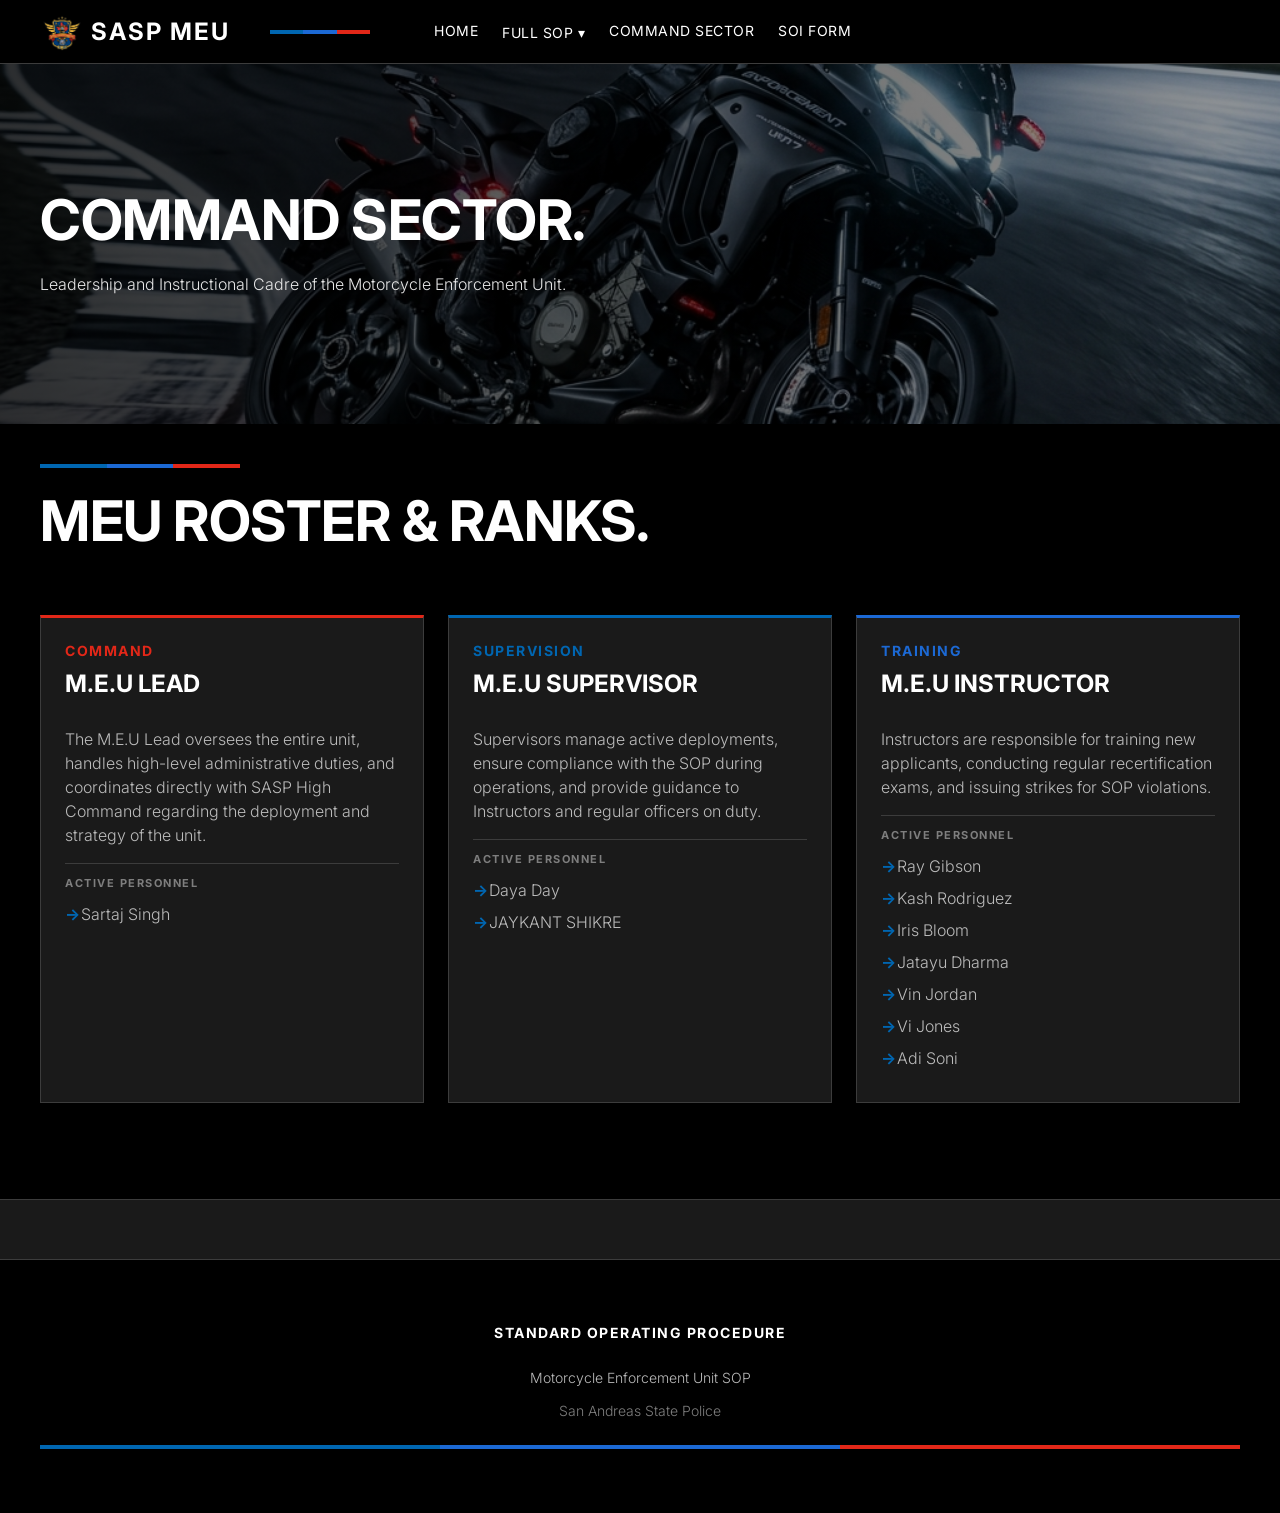
==== command.html @ b95643a9 "Add files via upload" ====
<!DOCTYPE html>
<html lang="en">
<head>
    <meta charset="UTF-8">
    <meta name="viewport" content="width=device-width, initial-scale=1.0">
    <title>SASP MEU | Command Sector</title>
    <link rel="stylesheet" href="style.css">
</head>
<body>
    <div class="preloader-overlay">
        <img src="assets/bmw_gs_silhouette.png" class="preloader-bike" alt="MEU Bike">
    </div>

    <nav class="top-nav">
        <div class="nav-brand">
            <a href="index.html" style="text-decoration: none; color: inherit; display: flex; align-items: center; gap: 8px;">
                <img src="assets/logo.png" alt="MEU Logo" class="meu-logo-img" onerror="this.style.display='none'">
                <span class="meu-logo" style="margin: 0;">SASP MEU</span>
            </a>
            <div class="divider-container" style="margin-left: 24px;">
                <div class="m-stripe-divider">
                    <div class="m-stripe-segment stripe-light"></div>
                    <div class="m-stripe-segment stripe-dark"></div>
                    <div class="m-stripe-segment stripe-red"></div>
                </div>
            </div>
        </div>
        <div class="nav-links">
            <a href="index.html" class="nav-link">Home</a>
            <div class="nav-dropdown">
                <a href="sop.html" class="nav-link">Full SOP ▾</a>
                <div class="dropdown-content">
                    <a href="sop.html#pursuits" class="nav-link-dropdown">Pursuits</a>
                    <a href="sop.html#accountability" class="nav-link-dropdown">Accountability</a>
                </div>
            </div>
            <a href="command.html" class="nav-link">Command Sector</a>
            <a href="soi.html" class="nav-link">SOI Form</a>
        </div>
    </nav>

    <div class="hero-photo-band" style="background-image: url('assets/meu_hero_bike_1777441235465.png'); min-height: 40vh;">
        <div class="hero-content">
            <h1 class="display-xl" style="font-size: 56px;">Command Sector.</h1>
            <p class="body-md">Leadership and Instructional Cadre of the Motorcycle Enforcement Unit.</p>
        </div>
    </div>

    <section class="section-container" style="padding-top: var(--spacing-xl);">
        <div class="section-header">
            <div class="m-stripe-divider" style="max-width: 200px; margin-bottom: var(--spacing-lg);">
                <div class="m-stripe-segment stripe-light"></div>
                <div class="m-stripe-segment stripe-dark"></div>
                <div class="m-stripe-segment stripe-red"></div>
            </div>
            <h2 class="display-lg">MEU Roster & Ranks.</h2>
        </div>
        
        <div class="grid-3up">
            <div class="feature-photo-card" style="border-top: 3px solid var(--m-red);">
                <div class="label-uppercase" style="color: var(--m-red);">Command</div>
                <h3 class="title-lg">M.E.U Lead</h3>
                <p class="body-md" style="margin-top: var(--spacing-sm);">The M.E.U Lead oversees the entire unit, handles high-level administrative duties, and coordinates directly with SASP High Command regarding the deployment and strategy of the unit.</p>
                
                <div style="margin-top: var(--spacing-md); padding-top: var(--spacing-sm); border-top: 1px solid var(--hairline);">
                    <div class="label-uppercase" style="color: var(--muted); margin-bottom: var(--spacing-xs); font-size: 11px;">Active Personnel</div>
                    <ul class="feature-list body-md">
                        <li>Sartaj Singh</li>
                    </ul>
                </div>
            </div>
            
            <div class="feature-photo-card" style="border-top: 3px solid var(--m-blue-light);">
                <div class="label-uppercase" style="color: var(--m-blue-light);">Supervision</div>
                <h3 class="title-lg">M.E.U Supervisor</h3>
                <p class="body-md" style="margin-top: var(--spacing-sm);">Supervisors manage active deployments, ensure compliance with the SOP during operations, and provide guidance to Instructors and regular officers on duty.</p>

                <div style="margin-top: var(--spacing-md); padding-top: var(--spacing-sm); border-top: 1px solid var(--hairline);">
                    <div class="label-uppercase" style="color: var(--muted); margin-bottom: var(--spacing-xs); font-size: 11px;">Active Personnel</div>
                    <ul class="feature-list body-md">
                        <li>Daya Day</li>
                        <li>JAYKANT SHIKRE</li>
                    </ul>
                </div>
            </div>
            
            <div class="feature-photo-card" style="border-top: 3px solid var(--m-blue-dark);">
                <div class="label-uppercase" style="color: var(--m-blue-dark);">Training</div>
                <h3 class="title-lg">M.E.U Instructor</h3>
                <p class="body-md" style="margin-top: var(--spacing-sm);">Instructors are responsible for training new applicants, conducting regular recertification exams, and issuing strikes for SOP violations.</p>

                <div style="margin-top: var(--spacing-md); padding-top: var(--spacing-sm); border-top: 1px solid var(--hairline);">
                    <div class="label-uppercase" style="color: var(--muted); margin-bottom: var(--spacing-xs); font-size: 11px;">Active Personnel</div>
                    <ul class="feature-list body-md">
                        <li>Ray Gibson</li>
                        <li>Kash Rodriguez</li>
                        <li>Iris Bloom</li>
                        <li>Jatayu Dharma</li>
                        <li>Vin Jordan</li>
                        <li>Vi Jones</li>
                        <li>Adi Soni</li>
                    </ul>
                </div>
            </div>
        </div>
    </section>

    <div class="footer-animation-container">
        <img src="assets/bmw_gs_silhouette.png" class="footer-bike" alt="MEU Patrol Loop">
    </div>
    <footer class="footer">
        <div class="footer-col">
            <h4 class="label-uppercase">Standard Operating Procedure</h4>
            <a href="sop.html" class="footer-link body-sm">Motorcycle Enforcement Unit SOP</a>
            <p class="body-sm" style="color: var(--muted); margin-top: var(--spacing-sm);">San Andreas State Police</p>
            <div class="m-stripe-divider" style="margin-top: var(--spacing-lg);">
                <div class="m-stripe-segment stripe-light"></div>
                <div class="m-stripe-segment stripe-dark"></div>
                <div class="m-stripe-segment stripe-red"></div>
            </div>
        </div>
    </footer>
</body>
</html>
---- style.css ----
@import url('https://fonts.googleapis.com/css2?family=Inter:wght@300;400;700&display=swap');

:root {
  /* Colors */
  --primary: #ffffff;
  --ink: #ffffff;
  --body: #bbbbbb;
  --body-strong: #e6e6e6;
  --muted: #7e7e7e;
  --hairline: #3c3c3c;
  --hairline-strong: #262626;
  --canvas: #000000;
  --surface-card: #1a1a1a;
  --surface-elevated: #262626;
  --surface-soft: #0d0d0d;
  --on-primary: #000000;
  --on-dark: #ffffff;
  --m-blue-light: #0066b1;
  --m-blue-dark: #1c69d4;
  --m-red: #e22718;

  /* Spacing */
  --spacing-xxs: 4px;
  --spacing-xs: 8px;
  --spacing-sm: 12px;
  --spacing-md: 16px;
  --spacing-lg: 24px;
  --spacing-xl: 40px;
  --spacing-xxl: 64px;
  --spacing-section: 96px;

  /* Typography */
  --font-display: "Inter", sans-serif;
  --font-body: "Inter", sans-serif;
}

* {
  box-sizing: border-box;
  margin: 0;
  padding: 0;
}

body {
  background-color: var(--canvas);
  color: var(--body);
  font-family: var(--font-body);
  -webkit-font-smoothing: antialiased;
  line-height: 1.5;
}

h1, h2, h3, h4, h5, h6 {
  color: var(--ink);
  font-family: var(--font-display);
  font-weight: 700;
  text-transform: uppercase;
  margin: 0;
}

a {
  color: inherit;
  text-decoration: none;
}

/* Typography Classes */
.display-xl { font-size: 80px; font-weight: 700; line-height: 1; letter-spacing: -0.5px; text-transform: uppercase; }
.display-lg { font-size: 56px; font-weight: 700; line-height: 1.05; letter-spacing: -0.5px; text-transform: uppercase; }
.display-md { font-size: 40px; font-weight: 700; line-height: 1.1; letter-spacing: -0.5px; }
.display-sm { font-size: 32px; font-weight: 700; line-height: 1.15; letter-spacing: -0.5px; }
.title-lg { font-size: 24px; font-weight: 700; line-height: 1.3; }
.title-md { font-size: 20px; font-weight: 400; line-height: 1.4; color: var(--body-strong); }
.title-sm { font-size: 18px; font-weight: 400; line-height: 1.4; }
.label-uppercase { font-size: 14px; font-weight: 700; line-height: 1.3; letter-spacing: 1.5px; text-transform: uppercase; color: var(--body); }
.body-md { font-size: 16px; font-weight: 300; line-height: 1.5; color: var(--body); }
.body-sm { font-size: 14px; font-weight: 300; line-height: 1.5; color: var(--body); }

/* Components */
.top-nav {
  background-color: var(--canvas);
  color: var(--on-dark);
  height: 64px;
  display: flex;
  align-items: center;
  padding: 0 var(--spacing-xl);
  border-bottom: 1px solid var(--hairline);
  position: sticky;
  top: 0;
  z-index: 100;
}

.nav-brand {
  display: flex;
  align-items: center;
  gap: var(--spacing-md);
  margin-right: var(--spacing-xxl);
}

.meu-logo {
  font-family: var(--font-display);
  font-weight: 700;
  font-size: 24px;
  letter-spacing: 2px;
  color: var(--primary);
  display: flex;
  align-items: center;
  gap: 8px;
}

.meu-logo-img {
  height: 40px;
  width: auto;
  object-fit: contain;
}

.m-stripe-divider {
  display: flex;
  height: 4px;
  width: 100%;
}
.m-stripe-segment { flex: 1; }
.stripe-light { background-color: var(--m-blue-light); }
.stripe-dark { background-color: var(--m-blue-dark); }
.stripe-red { background-color: var(--m-red); }

.nav-links {
  display: flex;
  gap: var(--spacing-lg);
}

.nav-link {
  font-size: 14px;
  font-weight: 400;
  letter-spacing: 0.5px;
  color: var(--on-dark);
  text-transform: uppercase;
}

.nav-dropdown {
  position: relative;
  display: inline-block;
}

.dropdown-content {
  display: none;
  position: absolute;
  background-color: var(--surface-card);
  min-width: 180px;
  box-shadow: 0px 8px 16px 0px rgba(0,0,0,0.5);
  z-index: 200;
  top: 100%;
  left: 0;
  border: 1px solid var(--hairline);
  padding: var(--spacing-xs) 0;
}

.nav-dropdown:hover .dropdown-content {
  display: block;
}

.nav-link-dropdown {
  font-size: 13px;
  font-weight: 400;
  letter-spacing: 0.5px;
  color: var(--on-dark);
  text-transform: uppercase;
  display: block;
  padding: 12px 16px;
  transition: background-color 0.2s;
}

.nav-link-dropdown:hover {
  background-color: var(--surface-elevated);
}

.hero-photo-band {
  background-color: var(--canvas);
  color: var(--on-dark);
  padding: var(--spacing-xxl) var(--spacing-xl);
  min-height: 80vh;
  display: flex;
  flex-direction: column;
  justify-content: center;
  background-size: cover;
  background-position: center;
  position: relative;
}

.hero-photo-band::before {
  content: '';
  position: absolute;
  top: 0; left: 0; right: 0; bottom: 0;
  background: linear-gradient(90deg, rgba(0,0,0,0.8) 0%, rgba(0,0,0,0.4) 100%);
  z-index: 1;
}

.hero-content {
  position: relative;
  z-index: 2;
  max-width: 800px;
}

.hero-content .body-md {
  margin-top: var(--spacing-lg);
  max-width: 600px;
  color: var(--body-strong);
}

.button-primary {
  background-color: var(--canvas);
  color: var(--on-dark);
  font-family: var(--font-display);
  font-size: 14px;
  font-weight: 700;
  letter-spacing: 1.5px;
  text-transform: uppercase;
  border: 1px solid var(--primary);
  border-radius: 0;
  padding: 16px 32px;
  height: 48px;
  cursor: pointer;
  display: inline-flex;
  align-items: center;
  justify-content: center;
  transition: background-color 0.2s, color 0.2s;
  margin-top: var(--spacing-xl);
}

.button-primary:hover {
  background-color: var(--primary);
  color: var(--on-primary);
}

.button-primary-outline {
  background-color: transparent;
  color: var(--on-dark);
  font-family: var(--font-display);
  font-size: 14px;
  font-weight: 700;
  letter-spacing: 1.5px;
  text-transform: uppercase;
  border: 1px solid var(--primary);
  border-radius: 0;
  padding: 16px 32px;
  height: 48px;
  cursor: pointer;
  display: inline-flex;
  align-items: center;
  justify-content: center;
  transition: background-color 0.2s, color 0.2s;
}

.button-primary-outline:hover {
  background-color: var(--primary);
  color: var(--on-primary);
}

/* Sections */
.section-container {
  padding: var(--spacing-section) var(--spacing-xl);
  max-width: 1440px;
  margin: 0 auto;
}

.section-header {
  margin-bottom: var(--spacing-xxl);
}

/* Grids */
.grid-3up {
  display: grid;
  grid-template-columns: repeat(3, 1fr);
  gap: var(--spacing-lg);
}

/* Lists */
.feature-list {
  list-style: none;
  margin-top: var(--spacing-sm);
}

.feature-list li {
  margin-bottom: var(--spacing-xs);
  padding-left: var(--spacing-md);
  position: relative;
}

.feature-list li::before {
  content: '→';
  position: absolute;
  left: 0;
  color: var(--m-blue-light);
  font-weight: bold;
}

/* Cards */
.feature-photo-card {
  background-color: var(--surface-card);
  color: var(--on-dark);
  border-radius: 0;
  padding: var(--spacing-lg);
  border: 1px solid var(--hairline);
  display: flex;
  flex-direction: column;
}

.feature-photo-card img {
  width: calc(100% + 48px);
  margin: -24px -24px 24px -24px;
  aspect-ratio: 16/9;
  object-fit: cover;
}

.feature-photo-card .label-uppercase {
  margin-bottom: var(--spacing-xs);
}

.feature-photo-card .title-lg {
  margin-bottom: var(--spacing-md);
}

.model-card {
  background-color: var(--canvas);
  color: var(--on-dark);
  border-radius: var(--radius-sm);
}

/* ---- Preloader Animation ---- */
.preloader-overlay {
  position: fixed;
  top: 0; left: 0;
  width: 100vw; height: 100vh;
  background-color: var(--canvas);
  z-index: 9999;
  display: flex;
  align-items: center;
  justify-content: center;
  animation: preloaderFadeOut 0.5s ease-in-out 1.2s forwards;
  pointer-events: none;
}

.preloader-bike {
  height: 150px;
  filter: invert(1);
  mix-blend-mode: screen;
  transform: translateX(-150vw);
  animation: preloaderDrive 1.2s cubic-bezier(0.4, 0, 0.2, 1) forwards;
}

@keyframes preloaderDrive {
  0% { transform: translateX(-150vw) rotate(-5deg); }
  50% { transform: translateX(0) rotate(0deg); }
  100% { transform: translateX(150vw) rotate(5deg); }
}

@keyframes preloaderFadeOut {
  0% { opacity: 1; }
  100% { opacity: 0; visibility: hidden; }
}

/* ---- Footer Loop Animation ---- */
.footer-animation-container {
  width: 100%;
  height: 60px;
  background-color: var(--surface-card);
  border-top: 1px solid var(--hairline);
  position: relative;
  overflow: hidden;
  display: flex;
  align-items: center;
}

.footer-bike {
  height: 40px;
  position: absolute;
  left: -100px;
  filter: invert(1);
  mix-blend-mode: screen;
  opacity: 0.5;
  animation: footerDriveLoop 10s linear infinite;
}

@keyframes footerDriveLoop {
  0% { transform: translateX(0); }
  15% { transform: translateX(110vw); }
  100% { transform: translateX(110vw); }
}

.model-card img {
  width: 100%;
  aspect-ratio: 16/10;
  object-fit: cover;
  margin-bottom: var(--spacing-lg);
}

.text-link {
  background-color: transparent;
  color: var(--on-dark);
  font-family: var(--font-display);
  font-size: 14px;
  font-weight: 700;
  letter-spacing: 1.5px;
  text-transform: uppercase;
  display: inline-flex;
  align-items: center;
  gap: 8px;
  margin-top: var(--spacing-lg);
}

.text-link::after {
  content: '→';
  font-size: 18px;
}

/* Spec Cells */
.spec-grid {
  display: grid;
  grid-template-columns: repeat(4, 1fr);
  gap: 1px;
  background-color: var(--hairline);
  border: 1px solid var(--hairline);
}

.spec-cell {
  background-color: var(--surface-soft);
  color: var(--on-dark);
  padding: var(--spacing-xl);
  display: flex;
  flex-direction: column;
}

.spec-cell .display-sm {
  margin-bottom: var(--spacing-xs);
}

/* Forms */
.text-input {
  background-color: var(--surface-card);
  color: var(--on-dark);
  font-family: var(--font-body);
  font-size: 16px;
  font-weight: 300;
  border-radius: 0;
  padding: 12px 16px;
  height: 48px;
  border: 1px solid var(--hairline);
  outline: none;
  width: 100%;
  transition: border-color 0.2s;
}

.text-input:focus {
  border-color: var(--primary);
}

.text-input::placeholder {
  color: var(--muted);
}

/* Footer */
.footer {
  background-color: var(--canvas);
  padding: var(--spacing-xxl) var(--spacing-xl);
  border-top: 1px solid var(--hairline);
  display: grid;
  grid-template-columns: 1fr;
  gap: var(--spacing-lg);
  text-align: center;
}

.footer-col h4 {
  margin-bottom: var(--spacing-lg);
  color: var(--on-dark);
}

.footer-link {
  display: block;
  color: var(--body);
  margin-bottom: var(--spacing-sm);
  transition: color 0.2s;
}

.footer-link:hover {
  color: var(--on-dark);
}

.divider-container {
  width: 100px;
}

.footer .m-stripe-divider {
  margin-left: auto;
  margin-right: auto;
}

/* Media Queries */
@media (max-width: 1024px) {
  .grid-3up {
    grid-template-columns: repeat(2, 1fr);
  }
  .spec-grid {
    grid-template-columns: repeat(2, 1fr);
  }
}

@media (max-width: 768px) {
  .display-xl { font-size: 48px; }
  .grid-3up {
    grid-template-columns: 1fr;
  }
  .spec-grid {
    grid-template-columns: 1fr;
  }
  .footer {
    grid-template-columns: 1fr;
  }
  .nav-links {
    display: none;
  }
}
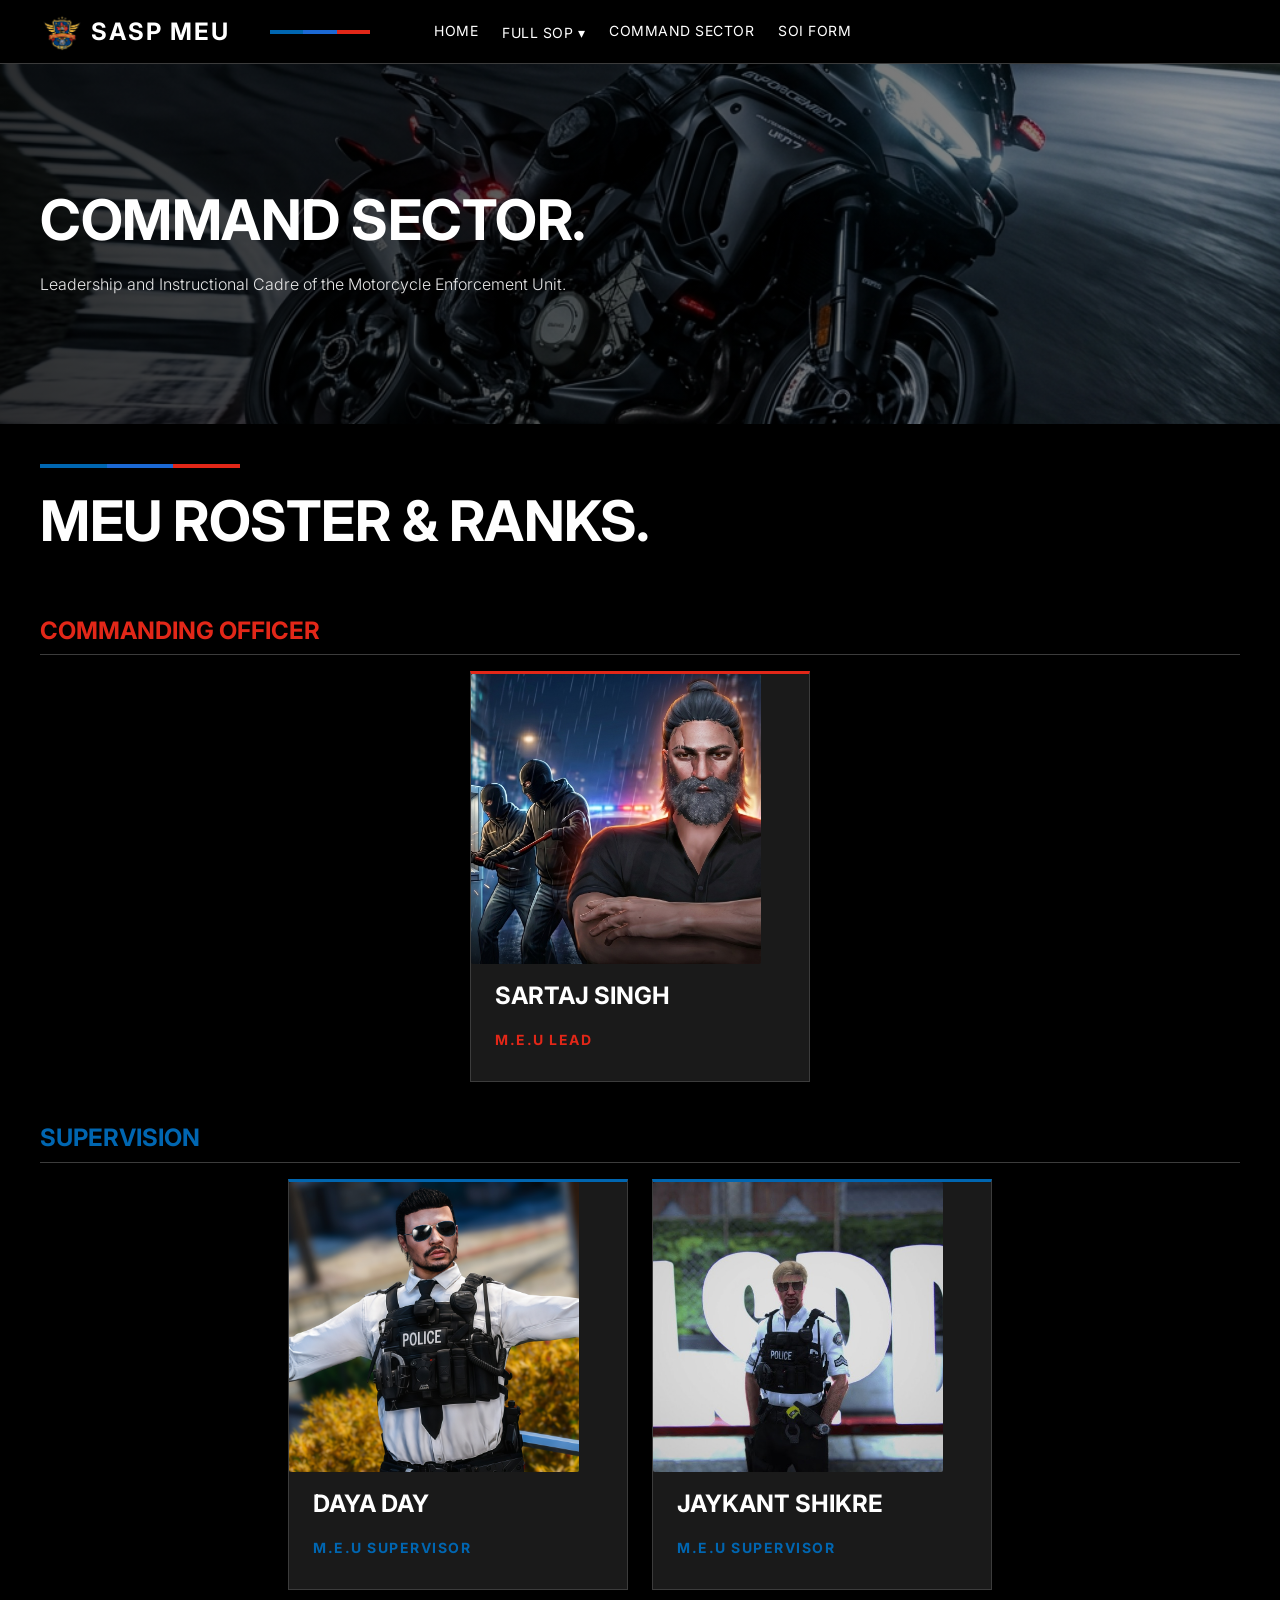
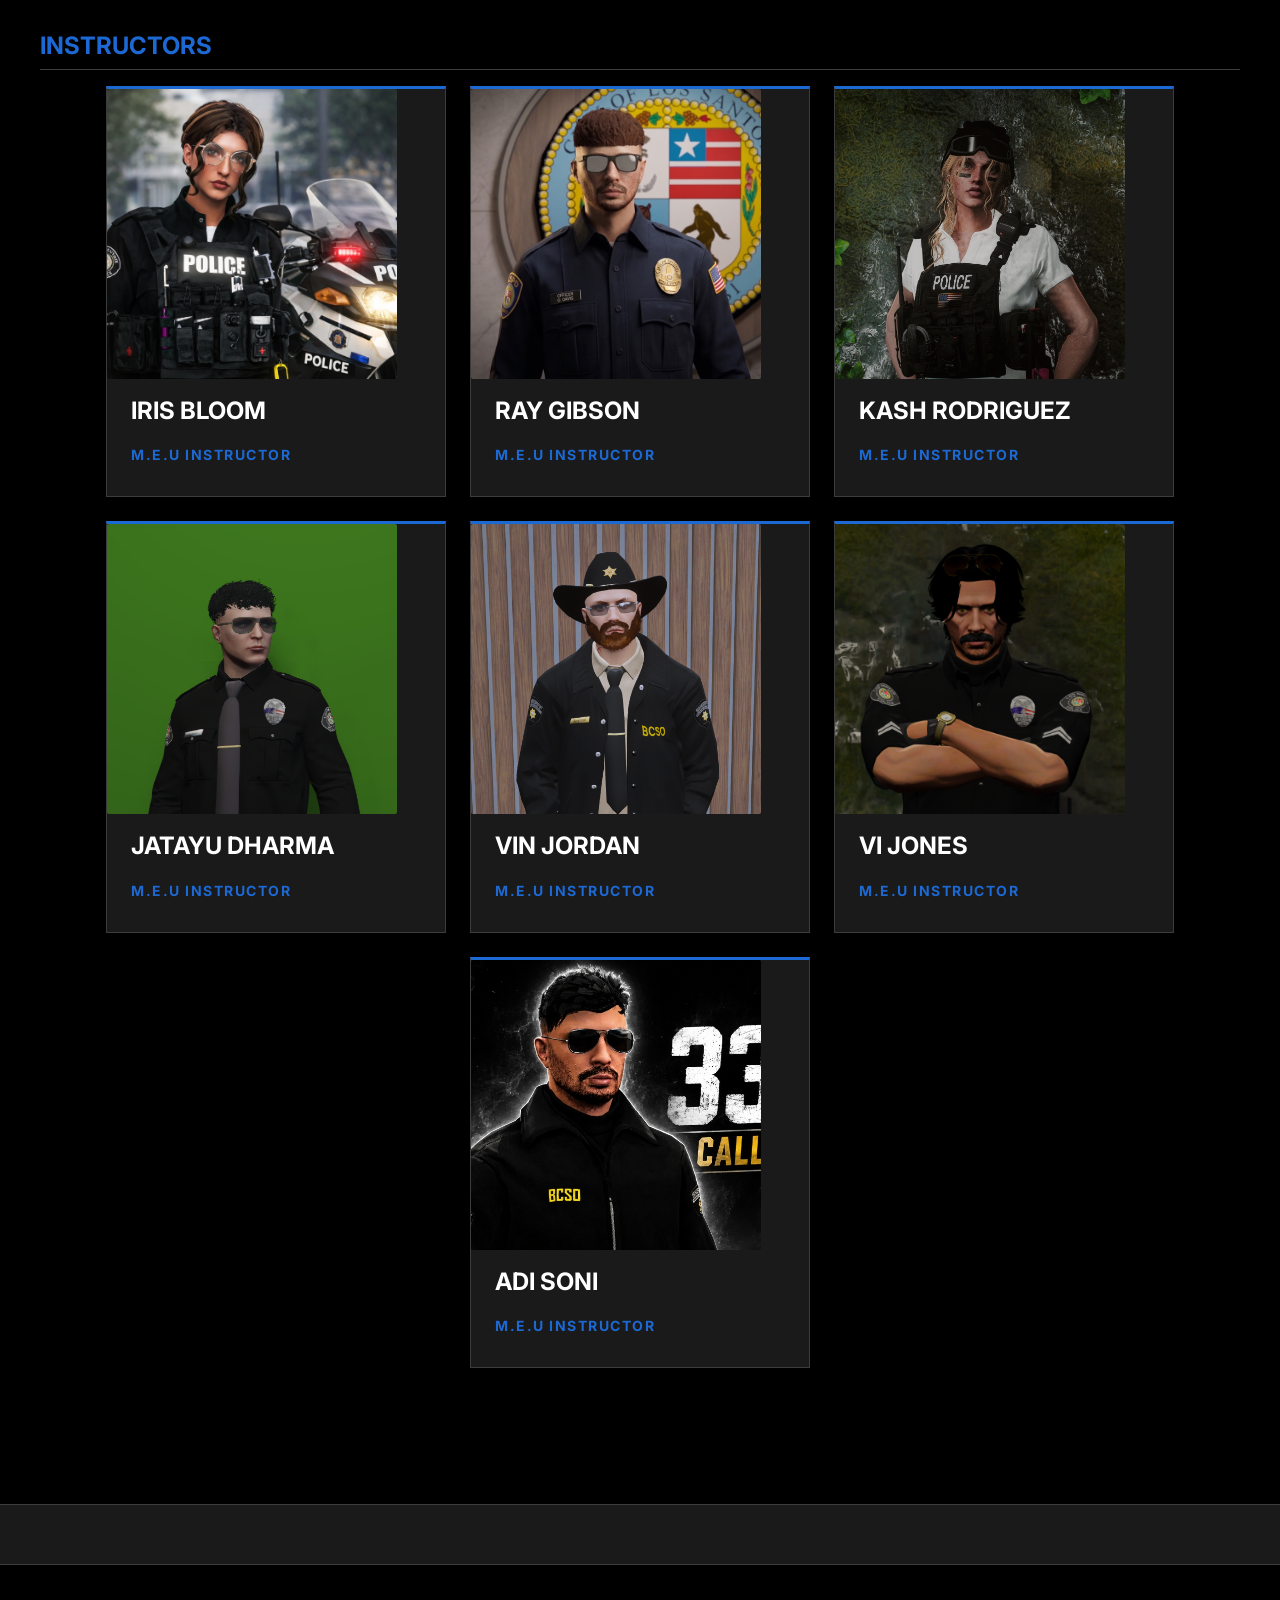
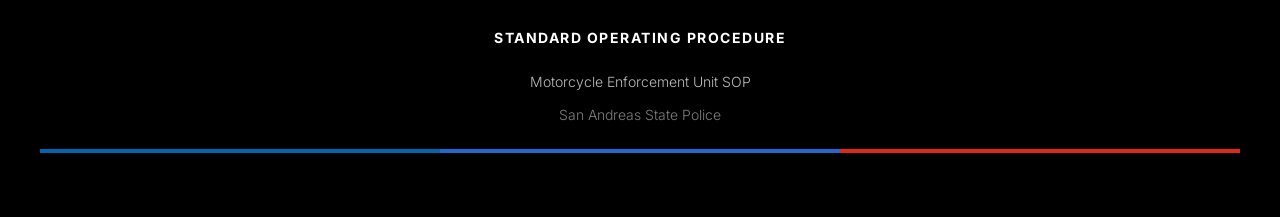
==== commit 86958d98: "Add files via upload" ====
--- a/command.html
+++ b/command.html
@@ -4,7 +4,21 @@
     <meta charset="UTF-8">
     <meta name="viewport" content="width=device-width, initial-scale=1.0">
     <title>SASP MEU | Command Sector</title>
+    <link href="https://fonts.googleapis.com/css2?family=Inter:wght@400;500;600;700&display=swap" rel="stylesheet">
     <link rel="stylesheet" href="style.css">
+    <style>
+        .roster-grid {
+            display: flex;
+            flex-wrap: wrap;
+            justify-content: center;
+            gap: var(--spacing-lg);
+        }
+        .roster-grid > .feature-photo-card {
+            width: 340px;
+            max-width: 100%;
+            flex: 0 0 auto;
+        }
+    </style>
 </head>
 <body>
     <div class="preloader-overlay">
@@ -56,50 +70,70 @@
             <h2 class="display-lg">MEU Roster & Ranks.</h2>
         </div>
         
-        <div class="grid-3up">
-            <div class="feature-photo-card" style="border-top: 3px solid var(--m-red);">
-                <div class="label-uppercase" style="color: var(--m-red);">Command</div>
-                <h3 class="title-lg">M.E.U Lead</h3>
-                <p class="body-md" style="margin-top: var(--spacing-sm);">The M.E.U Lead oversees the entire unit, handles high-level administrative duties, and coordinates directly with SASP High Command regarding the deployment and strategy of the unit.</p>
-                
-                <div style="margin-top: var(--spacing-md); padding-top: var(--spacing-sm); border-top: 1px solid var(--hairline);">
-                    <div class="label-uppercase" style="color: var(--muted); margin-bottom: var(--spacing-xs); font-size: 11px;">Active Personnel</div>
-                    <ul class="feature-list body-md">
-                        <li>Sartaj Singh</li>
-                    </ul>
+        <div style="margin-bottom: var(--spacing-xl);">
+            <h3 class="title-lg" style="margin-bottom: var(--spacing-md); color: var(--m-red); border-bottom: 1px solid var(--hairline); padding-bottom: 8px;">Commanding Officer</h3>
+            <div class="roster-grid">
+                <div class="feature-photo-card" style="border-top: 3px solid var(--m-red);">
+                    <img src="assets/sartaj.jpg" alt="Sartaj Singh" style="width: 100%; aspect-ratio: 1/1; object-fit: cover; object-position: top; margin-bottom: var(--spacing-md); border-radius: 2px;">
+                    <h3 class="title-lg">Sartaj Singh</h3>
+                    <div class="label-uppercase" style="color: var(--m-red); margin-top: 4px;">M.E.U Lead</div>
                 </div>
             </div>
-            
-            <div class="feature-photo-card" style="border-top: 3px solid var(--m-blue-light);">
-                <div class="label-uppercase" style="color: var(--m-blue-light);">Supervision</div>
-                <h3 class="title-lg">M.E.U Supervisor</h3>
-                <p class="body-md" style="margin-top: var(--spacing-sm);">Supervisors manage active deployments, ensure compliance with the SOP during operations, and provide guidance to Instructors and regular officers on duty.</p>
+        </div>
 
-                <div style="margin-top: var(--spacing-md); padding-top: var(--spacing-sm); border-top: 1px solid var(--hairline);">
-                    <div class="label-uppercase" style="color: var(--muted); margin-bottom: var(--spacing-xs); font-size: 11px;">Active Personnel</div>
-                    <ul class="feature-list body-md">
-                        <li>Daya Day</li>
-                        <li>JAYKANT SHIKRE</li>
-                    </ul>
+        <div style="margin-bottom: var(--spacing-xl);">
+            <h3 class="title-lg" style="margin-bottom: var(--spacing-md); color: var(--m-blue-light); border-bottom: 1px solid var(--hairline); padding-bottom: 8px;">Supervision</h3>
+            <div class="roster-grid">
+                <div class="feature-photo-card" style="border-top: 3px solid var(--m-blue-light);">
+                    <img src="assets/daya.png" alt="Daya Day" style="width: 100%; aspect-ratio: 1/1; object-fit: cover; object-position: top; margin-bottom: var(--spacing-md); border-radius: 2px;">
+                    <h3 class="title-lg">Daya Day</h3>
+                    <div class="label-uppercase" style="color: var(--m-blue-light); margin-top: 4px;">M.E.U Supervisor</div>
+                </div>
+                <div class="feature-photo-card" style="border-top: 3px solid var(--m-blue-light);">
+                    <img src="assets/jaykant.jpg" alt="Jaykant Shikre" style="width: 100%; aspect-ratio: 1/1; object-fit: cover; object-position: top; margin-bottom: var(--spacing-md); border-radius: 2px;">
+                    <h3 class="title-lg">JAYKANT SHIKRE</h3>
+                    <div class="label-uppercase" style="color: var(--m-blue-light); margin-top: 4px;">M.E.U Supervisor</div>
                 </div>
             </div>
-            
-            <div class="feature-photo-card" style="border-top: 3px solid var(--m-blue-dark);">
-                <div class="label-uppercase" style="color: var(--m-blue-dark);">Training</div>
-                <h3 class="title-lg">M.E.U Instructor</h3>
-                <p class="body-md" style="margin-top: var(--spacing-sm);">Instructors are responsible for training new applicants, conducting regular recertification exams, and issuing strikes for SOP violations.</p>
+        </div>
 
-                <div style="margin-top: var(--spacing-md); padding-top: var(--spacing-sm); border-top: 1px solid var(--hairline);">
-                    <div class="label-uppercase" style="color: var(--muted); margin-bottom: var(--spacing-xs); font-size: 11px;">Active Personnel</div>
-                    <ul class="feature-list body-md">
-                        <li>Ray Gibson</li>
-                        <li>Kash Rodriguez</li>
-                        <li>Iris Bloom</li>
-                        <li>Jatayu Dharma</li>
-                        <li>Vin Jordan</li>
-                        <li>Vi Jones</li>
-                        <li>Adi Soni</li>
-                    </ul>
+        <div style="margin-bottom: var(--spacing-xl);">
+            <h3 class="title-lg" style="margin-bottom: var(--spacing-md); color: var(--m-blue-dark); border-bottom: 1px solid var(--hairline); padding-bottom: 8px;">Instructors</h3>
+            <div class="roster-grid">
+                <div class="feature-photo-card" style="border-top: 3px solid var(--m-blue-dark);">
+                    <img src="assets/image3.jpg" alt="Iris Bloom" style="width: 100%; aspect-ratio: 1/1; object-fit: cover; object-position: top; margin-bottom: var(--spacing-md); border-radius: 2px;">
+                    <h3 class="title-lg">Iris Bloom</h3>
+                    <div class="label-uppercase" style="color: var(--m-blue-dark); margin-top: 4px;">M.E.U Instructor</div>
+                </div>
+                <div class="feature-photo-card" style="border-top: 3px solid var(--m-blue-dark);">
+                    <img src="assets/image4.jpg" alt="Ray Gibson" style="width: 100%; aspect-ratio: 1/1; object-fit: cover; object-position: top; margin-bottom: var(--spacing-md); border-radius: 2px;">
+                    <h3 class="title-lg">Ray Gibson</h3>
+                    <div class="label-uppercase" style="color: var(--m-blue-dark); margin-top: 4px;">M.E.U Instructor</div>
+                </div>
+                <div class="feature-photo-card" style="border-top: 3px solid var(--m-blue-dark);">
+                    <img src="assets/kash.jpg" alt="Kash Rodriguez" style="width: 100%; aspect-ratio: 1/1; object-fit: cover; object-position: top; margin-bottom: var(--spacing-md); border-radius: 2px;">
+                    <h3 class="title-lg">Kash Rodriguez</h3>
+                    <div class="label-uppercase" style="color: var(--m-blue-dark); margin-top: 4px;">M.E.U Instructor</div>
+                </div>
+                <div class="feature-photo-card" style="border-top: 3px solid var(--m-blue-dark);">
+                    <img src="assets/jatayu.png" alt="Jatayu Dharma" style="width: 100%; aspect-ratio: 1/1; object-fit: cover; object-position: top; margin-bottom: var(--spacing-md); border-radius: 2px;">
+                    <h3 class="title-lg">Jatayu Dharma</h3>
+                    <div class="label-uppercase" style="color: var(--m-blue-dark); margin-top: 4px;">M.E.U Instructor</div>
+                </div>
+                <div class="feature-photo-card" style="border-top: 3px solid var(--m-blue-dark);">
+                    <img src="assets/vin.png" alt="Vin Jordan" style="width: 100%; aspect-ratio: 1/1; object-fit: cover; object-position: top; margin-bottom: var(--spacing-md); border-radius: 2px;">
+                    <h3 class="title-lg">Vin Jordan</h3>
+                    <div class="label-uppercase" style="color: var(--m-blue-dark); margin-top: 4px;">M.E.U Instructor</div>
+                </div>
+                <div class="feature-photo-card" style="border-top: 3px solid var(--m-blue-dark);">
+                    <img src="assets/vi.png" alt="Vi Jones" style="width: 100%; aspect-ratio: 1/1; object-fit: cover; object-position: top; margin-bottom: var(--spacing-md); border-radius: 2px;">
+                    <h3 class="title-lg">Vi Jones</h3>
+                    <div class="label-uppercase" style="color: var(--m-blue-dark); margin-top: 4px;">M.E.U Instructor</div>
+                </div>
+                <div class="feature-photo-card" style="border-top: 3px solid var(--m-blue-dark);">
+                    <img src="assets/adi.jpg" alt="Adi Soni" style="width: 100%; aspect-ratio: 1/1; object-fit: cover; object-position: top; margin-bottom: var(--spacing-md); border-radius: 2px;">
+                    <h3 class="title-lg">Adi Soni</h3>
+                    <div class="label-uppercase" style="color: var(--m-blue-dark); margin-top: 4px;">M.E.U Instructor</div>
                 </div>
             </div>
         </div>
--- a/style.css
+++ b/style.css
@@ -341,14 +341,14 @@
   height: 150px;
   filter: invert(1);
   mix-blend-mode: screen;
-  transform: translateX(-150vw);
+  transform: translateX(150vw) scaleX(-1);
   animation: preloaderDrive 1.2s cubic-bezier(0.4, 0, 0.2, 1) forwards;
 }
 
 @keyframes preloaderDrive {
-  0% { transform: translateX(-150vw) rotate(-5deg); }
-  50% { transform: translateX(0) rotate(0deg); }
-  100% { transform: translateX(150vw) rotate(5deg); }
+  0% { transform: translateX(150vw) scaleX(-1) rotate(5deg); }
+  50% { transform: translateX(0) scaleX(-1) rotate(0deg); }
+  100% { transform: translateX(-150vw) scaleX(-1) rotate(-5deg); }
 }
 
 @keyframes preloaderFadeOut {
@@ -371,7 +371,7 @@
 .footer-bike {
   height: 40px;
   position: absolute;
-  left: -100px;
+  right: -100px;
   filter: invert(1);
   mix-blend-mode: screen;
   opacity: 0.5;
@@ -379,9 +379,9 @@
 }
 
 @keyframes footerDriveLoop {
-  0% { transform: translateX(0); }
-  15% { transform: translateX(110vw); }
-  100% { transform: translateX(110vw); }
+  0% { transform: translateX(0) scaleX(-1); }
+  15% { transform: translateX(-110vw) scaleX(-1); }
+  100% { transform: translateX(-110vw) scaleX(-1); }
 }
 
 .model-card img {
